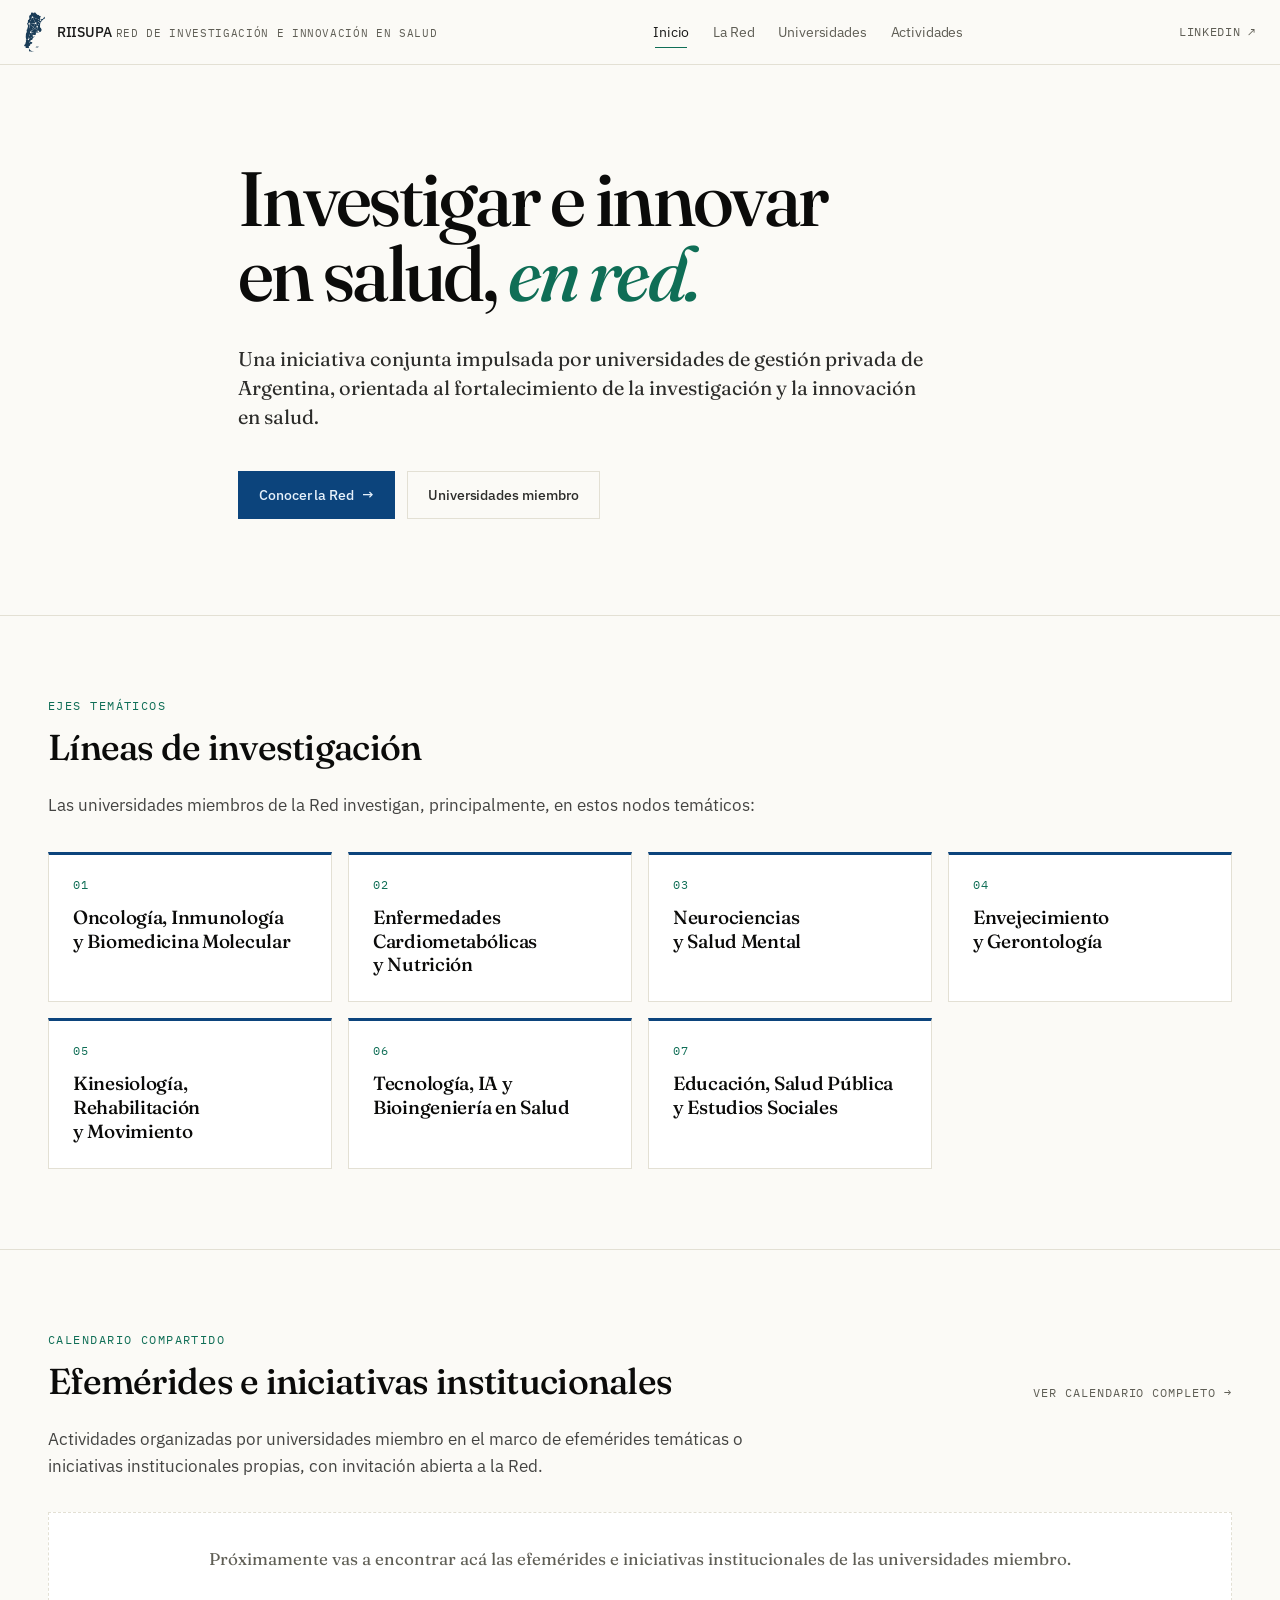
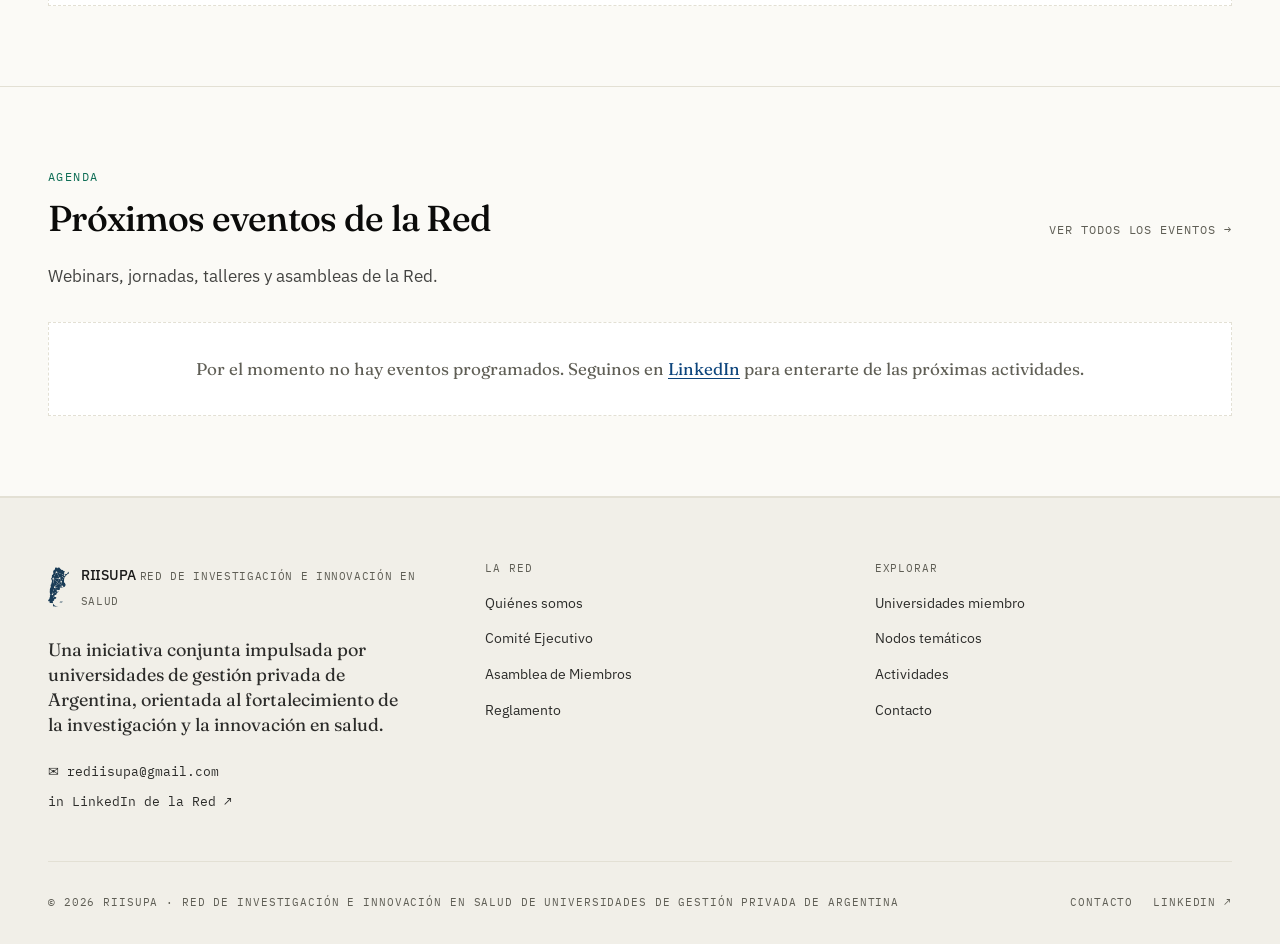
==== index.html @ 46e6772f "Portal de visibilidad: contenido real de la Red (nov. 2026) Aplica el documento "Web de RIISUPA" y l" ====
<!doctype html>
<html lang="es-AR">
<head>
  <meta charset="UTF-8" />
  <meta name="viewport" content="width=device-width, initial-scale=1.0" />
  <link rel="icon" type="image/svg+xml" href="favicon.svg" />
  <meta name="theme-color" content="#0C447C" />
  <title>RIISUPA · Investigación en Salud, en Red</title>
  <meta name="description" content="Red de Investigación e Innovación en Salud de Universidades de Gestión Privada de Argentina. Una iniciativa conjunta de 20 universidades, orientada al fortalecimiento de la investigación y la innovación en salud." />

  <meta property="og:type" content="website" />
  <meta property="og:title" content="RIISUPA · Investigación en Salud, en Red" />
  <meta property="og:description" content="Una iniciativa conjunta impulsada por universidades de gestión privada de Argentina, orientada al fortalecimiento de la investigación y la innovación en salud." />
  <meta property="og:locale" content="es_AR" />
  <meta property="og:site_name" content="RIISUPA" />

  <meta name="twitter:card" content="summary" />
  <meta name="twitter:title" content="RIISUPA · Investigación en Salud, en Red" />
  <meta name="twitter:description" content="Una iniciativa conjunta impulsada por universidades de gestión privada de Argentina, orientada al fortalecimiento de la investigación y la innovación en salud." />

  <link rel="stylesheet" href="https://fonts.googleapis.com/css2?family=Fraunces:ital,opsz,wght@0,9..144,400;0,9..144,500;0,9..144,600;1,9..144,400&family=IBM+Plex+Mono:wght@400;500&family=IBM+Plex+Sans:ital,wght@0,400;0,500;0,600;1,400&display=swap" />
  <link rel="stylesheet" href="assets/css/riisupa.css" />
</head>
<body>

  <a href="#main" class="skip-link">Saltar al contenido principal</a>

  <div data-slot="header"></div>

  <main id="main">

    <!-- HERO -------------------------------------------------------------- -->
    <section class="hero">
      <div class="container hero-inner">
        <h1 class="display-xl text-balance">
          Investigar e innovar en salud,
          <span class="italic-accent">en red.</span>
        </h1>
        <p class="lead" style="margin-top: 2rem; max-width: 720px;">
          Una iniciativa conjunta impulsada por universidades de gestión privada de Argentina, orientada al fortalecimiento de la investigación y la innovación en salud.
        </p>
        <div class="hero-cta">
          <a href="la_red.html" class="btn btn-primary">
            Conocer la Red
            <span aria-hidden="true">→</span>
          </a>
          <a href="universidades.html" class="btn btn-ghost">
            Universidades miembro
          </a>
        </div>
      </div>
    </section>

    <!-- NODOS TEMÁTICOS ---------------------------------------------------- -->
    <section class="section" id="nodos">
      <div class="container">
        <div class="section-header">
          <div>
            <p class="eyebrow">Ejes temáticos</p>
            <h2 class="display-md" style="margin-top: 0.75rem;">Líneas de investigación</h2>
          </div>
        </div>
        <p class="section-intro">
          Las universidades miembros de la Red investigan, principalmente, en estos nodos temáticos:
        </p>
        <ol class="nodos-grid" id="nodos-listado"></ol>
      </div>
    </section>

    <!-- CALENDARIO DE EFEMÉRIDES + INICIATIVAS INSTITUCIONALES ------------ -->
    <section class="section">
      <div class="container">
        <div class="section-header">
          <div>
            <p class="eyebrow">Calendario compartido</p>
            <h2 class="display-md" style="margin-top: 0.75rem;">Efemérides e iniciativas institucionales</h2>
          </div>
          <a href="eventos.html" class="section-link">Ver calendario completo →</a>
        </div>
        <p class="section-intro">
          Actividades organizadas por universidades miembro en el marco de efemérides temáticas o iniciativas institucionales propias, con invitación abierta a la Red.
        </p>
        <div id="efemerides-listado" style="display: flex; flex-direction: column; gap: 1rem;"></div>
      </div>
    </section>

    <!-- EVENTOS DE LA RED ------------------------------------------------- -->
    <section class="section">
      <div class="container">
        <div class="section-header">
          <div>
            <p class="eyebrow">Agenda</p>
            <h2 class="display-md" style="margin-top: 0.75rem;">Próximos eventos de la Red</h2>
          </div>
          <a href="eventos.html" class="section-link">Ver todos los eventos →</a>
        </div>
        <p class="section-intro">
          Webinars, jornadas, talleres y asambleas de la Red.
        </p>
        <div id="eventos-listado" style="display: flex; flex-direction: column; gap: 1rem;"></div>
      </div>
    </section>

  </main>

  <div data-slot="footer"></div>

  <script src="assets/js/data.js"></script>
  <script src="assets/js/riisupa.js"></script>
  <script>
    RIISUPA_UI.mount('inicio');

    const { escapeHTML, getUniversidad } = RIISUPA.helpers;
    const ahora = new Date();
    const CALENDARIO = ['efemeride', 'iniciativa-institucional'];

    /* -----------------------------------------------------------
       Nodos temáticos (solo el nombre de cada nodo)
       ----------------------------------------------------------- */
    document.getElementById('nodos-listado').innerHTML = RIISUPA.nodos.map((n, i) => `
      <li class="nodo-card" id="nodo-${n.id}">
        <span class="nodo-num" aria-hidden="true">${String(i + 1).padStart(2, '0')}</span>
        <h3 class="nodo-nombre">${escapeHTML(n.nombre)}</h3>
      </li>
    `).join('');

    /* -----------------------------------------------------------
       Actividades: calendario compartido + agenda de la Red
       ----------------------------------------------------------- */
    function tarjeta(e) {
      const f = RIISUPA_UI.partesFecha(e.fechaInicio);
      const organizador = e.organizador ? getUniversidad(e.organizador) : null;
      const esCalendario = CALENDARIO.includes(e.tipo);
      const dias = RIISUPA_UI.diasHasta(e.fechaInicio);
      const cuando = dias <= 0 ? 'Hoy' : dias === 1 ? 'Mañana' : `en ${dias} días`;
      return `
        <a href="eventos.html#${e.id}" class="evento-card">
          <div class="evento-fecha-block">
            <div class="evento-fecha-dia">${f.dia}</div>
            <div class="evento-fecha-mes">${f.mes}</div>
            <div class="evento-fecha-anio">${f.anio}</div>
          </div>
          <div>
            <div class="evento-body-head">
              <span class="tag ${esCalendario && e.tipo === 'efemeride' ? 'tag-accent' : 'tag-primary'}">${RIISUPA.tipoEventoLabels[e.tipo] || e.tipo}</span>
              ${!esCalendario ? `<span class="tag tag-accent">${cuando}</span>` : ''}
              ${e.modalidad ? `<span class="tag">${RIISUPA.modalidadLabels[e.modalidad] || e.modalidad}</span>` : ''}
              ${organizador ? `<span class="tag">Organiza: ${escapeHTML(organizador.sigla)}</span>` : ''}
            </div>
            <h3 class="evento-titulo">${escapeHTML(e.titulo)}</h3>
            ${e.resumen ? `<p class="evento-resumen">${escapeHTML(e.resumen)}</p>` : ''}
            <div class="evento-meta">
              <span class="evento-meta-item">${RIISUPA_UI.formatoFechaHora(e.fechaInicio)}</span>
            </div>
          </div>
        </a>
      `;
    }

    function renderLista(id, eventos, vacio) {
      document.getElementById(id).innerHTML = eventos.length
        ? eventos.map(tarjeta).join('')
        : `<p class="lista-vacia">${vacio}</p>`;
    }

    const proximos = RIISUPA.eventos
      .filter(e => RIISUPA_UI.esProximo(e, ahora))
      .sort((a, b) => RIISUPA_UI.parseFecha(a.fechaInicio) - RIISUPA_UI.parseFecha(b.fechaInicio));

    renderLista(
      'efemerides-listado',
      proximos.filter(e => CALENDARIO.includes(e.tipo)).slice(0, 4),
      'Próximamente vas a encontrar acá las efemérides e iniciativas institucionales de las universidades miembro.'
    );
    renderLista(
      'eventos-listado',
      proximos.filter(e => !CALENDARIO.includes(e.tipo)).slice(0, 4),
      `Por el momento no hay eventos programados. Seguinos en <a href="${RIISUPA.contacto.linkedin}" target="_blank" rel="noopener">LinkedIn</a> para enterarte de las próximas actividades.`
    );

    RIISUPA_UI.scrollToHash();
  </script>
</body>
</html>
---- assets/css/riisupa.css ----
/* -----------------------------------------------------------------------
   RIISUPA — estilos compartidos
   Red de Investigación e Innovación en Salud de Universidades
   de gestión Privada de Argentina
   ----------------------------------------------------------------------- */

:root {
  --surface: #FBFAF6;
  --surface-raised: #FFFFFF;
  --surface-muted: #F1EFE8;
  --ink-900: #0B0B0A;
  --ink-800: #1A1A19;
  --ink-700: #2C2C2A;
  --ink-600: #444442;
  --ink-500: #5F5E55;
  --ink-400: #8F8C7F;
  --ink-300: #C9C5B4;
  --ink-200: #E3E0D4;
  --ink-100: #F1EFE8;

  --primary-900: #042C53;
  --primary-800: #0C447C;
  --primary-600: #185FA5;
  --primary-400: #378ADD;
  --primary-200: #85B7EB;
  --primary-100: #B5D4F4;
  --primary-50:  #E6F1FB;

  --accent-800: #085041;
  --accent-600: #0F6E56;
  --accent-400: #1D9E75;
  --accent-100: #9FE1CB;
  --accent-50:  #E1F5EE;

  --amber-800: #854F0B;
  --amber-600: #BA7517;
  --amber-50:  #FAEEDA;

  --coral-800: #712B13;
  --coral-50:  #FAECE7;

  --rule: #E3E0D4;

  --radius-sm: 4px;
  --radius-md: 8px;
  --radius-lg: 12px;

  --font-serif: "Fraunces", "Georgia", ui-serif, serif;
  --font-sans: "IBM Plex Sans", ui-sans-serif, system-ui, -apple-system, sans-serif;
  --font-mono: "IBM Plex Mono", ui-monospace, "SF Mono", Menlo, monospace;

  --container: 1280px;
  --container-narrow: 760px;
}

* { box-sizing: border-box; }

[hidden] { display: none !important; }

html {
  font-family: var(--font-sans);
  color: var(--ink-800);
  background: var(--surface);
  -webkit-font-smoothing: antialiased;
  -moz-osx-font-smoothing: grayscale;
  text-rendering: optimizeLegibility;
  scroll-behavior: smooth;
}

body {
  margin: 0;
  line-height: 1.6;
  font-size: 16px;
  min-height: 100vh;
  display: flex;
  flex-direction: column;
}

main { flex: 1; }

h1, h2, h3, h4 {
  font-family: var(--font-serif);
  letter-spacing: -0.02em;
  font-weight: 500;
  color: var(--ink-900);
  margin: 0;
  line-height: 1.1;
}

p { margin: 0; }

a {
  color: var(--primary-800);
  text-decoration: underline;
  text-decoration-thickness: 1px;
  text-underline-offset: 3px;
  transition: color 180ms ease;
}

a:hover { color: var(--accent-600); }

button, select, input, textarea {
  font-family: inherit;
  font-size: inherit;
}

::selection {
  background: var(--accent-50);
  color: var(--accent-800);
}

/* -----------------------------------------------------------------------
   Skip link & accesibilidad
   ----------------------------------------------------------------------- */

.skip-link {
  position: absolute;
  left: -9999px;
  top: 0;
  background: var(--primary-800);
  color: white;
  padding: 0.75rem 1rem;
  z-index: 100;
  text-decoration: none;
}

.skip-link:focus {
  left: 1rem;
  top: 1rem;
}

/* -----------------------------------------------------------------------
   Header
   ----------------------------------------------------------------------- */

.site-header {
  position: sticky;
  top: 0;
  z-index: 40;
  border-bottom: 1px solid var(--ink-200);
  background: rgba(251, 250, 246, 0.88);
  backdrop-filter: saturate(180%) blur(12px);
  -webkit-backdrop-filter: saturate(180%) blur(12px);
}

.header-inner {
  max-width: var(--container);
  margin: 0 auto;
  padding: 0 1.5rem;
  height: 4rem;
  display: flex;
  align-items: center;
  justify-content: space-between;
  gap: 2rem;
}

.brand {
  display: flex;
  align-items: center;
  gap: 0.75rem;
  text-decoration: none;
  color: inherit;
}

.brand:hover { color: inherit; }

.brand-mark {
  display: block;
  height: 40px;
  width: auto;
  flex-shrink: 0;
}

.brand-name {
  font-size: 0.875rem;
  font-weight: 500;
  letter-spacing: -0.01em;
  color: var(--ink-800);
  line-height: 1.2;
}

.brand-tagline {
  font-family: var(--font-mono);
  font-size: 0.6875rem;
  text-transform: uppercase;
  letter-spacing: 0.06em;
  color: var(--ink-500);
  line-height: 1.3;
}

.brand-text { display: block; }

.brand-text .brand-tagline { display: none; }

@media (min-width: 768px) {
  .brand-text .brand-tagline { display: inline; }
}

.main-nav {
  display: none;
}

@media (min-width: 1024px) {
  .main-nav {
    display: flex;
    gap: 0.25rem;
    align-items: center;
  }
}

.main-nav a {
  display: block;
  padding: 0.5rem 0.625rem;
  font-size: 0.875rem;
  color: var(--ink-500);
  text-decoration: none;
  letter-spacing: -0.01em;
  transition: color 150ms ease;
  white-space: nowrap;
}

.main-nav a:hover,
.main-nav a[aria-current="page"] {
  color: var(--ink-800);
}

.main-nav a[aria-current="page"] {
  position: relative;
}

.main-nav a[aria-current="page"]::after {
  content: "";
  position: absolute;
  left: 0.75rem;
  right: 0.75rem;
  bottom: 0.2rem;
  height: 1px;
  background: var(--accent-600);
}

.header-actions {
  display: none;
  align-items: center;
  gap: 0.75rem;
}

@media (min-width: 1024px) {
  .header-actions { display: flex; }
}

.menu-toggle {
  display: inline-flex;
  align-items: center;
  justify-content: center;
  width: 40px;
  height: 40px;
  background: transparent;
  border: 0;
  cursor: pointer;
  color: var(--ink-800);
}

@media (min-width: 1024px) {
  .menu-toggle { display: none; }
}

.mobile-nav {
  display: none;
  border-top: 1px solid var(--ink-200);
  padding: 1rem 1.5rem;
}

.mobile-nav.is-open { display: block; }

@media (min-width: 1024px) {
  .mobile-nav.is-open { display: none; }
}

.mobile-nav ul {
  list-style: none;
  padding: 0;
  margin: 0;
  display: flex;
  flex-direction: column;
  gap: 0.25rem;
}

.mobile-nav a {
  display: block;
  padding: 0.5rem 0;
  color: var(--ink-700);
  text-decoration: none;
  font-size: 0.9375rem;
}

.mobile-nav a[aria-current="page"] { color: var(--primary-800); }

/* -----------------------------------------------------------------------
   Contenedores
   ----------------------------------------------------------------------- */

.container {
  max-width: var(--container);
  margin: 0 auto;
  padding: 0 1.5rem;
}

@media (min-width: 768px) {
  .container { padding: 0 2rem; }
}

@media (min-width: 1024px) {
  .container { padding: 0 3rem; }
}

.container-narrow {
  max-width: var(--container-narrow);
  margin: 0 auto;
  padding: 0 1.5rem;
}

/* -----------------------------------------------------------------------
   Tipografía editorial
   ----------------------------------------------------------------------- */

.display-xl {
  font-family: var(--font-serif);
  font-size: clamp(2.75rem, 6vw, 5rem);
  line-height: 0.98;
  letter-spacing: -0.035em;
  font-weight: 500;
  margin: 0;
}

.display-lg {
  font-family: var(--font-serif);
  font-size: clamp(2rem, 4.5vw, 3.5rem);
  line-height: 1.05;
  letter-spacing: -0.03em;
  font-weight: 500;
  margin: 0;
}

.display-md {
  font-family: var(--font-serif);
  font-size: clamp(1.625rem, 3vw, 2.25rem);
  line-height: 1.15;
  letter-spacing: -0.02em;
  font-weight: 500;
  margin: 0;
}

.eyebrow {
  font-family: var(--font-mono);
  font-size: 0.75rem;
  text-transform: uppercase;
  letter-spacing: 0.12em;
  color: var(--accent-600);
  margin: 0;
}

.metadata {
  font-family: var(--font-mono);
  font-size: 0.6875rem;
  text-transform: uppercase;
  letter-spacing: 0.08em;
  color: var(--ink-500);
  margin: 0;
}

.lead {
  font-family: var(--font-serif);
  font-size: 1.25rem;
  line-height: 1.45;
  color: var(--ink-700);
  text-wrap: pretty;
}

.italic-accent {
  font-style: italic;
  color: var(--accent-600);
}

/* -----------------------------------------------------------------------
   Hero (home)
   ----------------------------------------------------------------------- */

.hero {
  border-bottom: 1px solid var(--ink-200);
  padding: 6rem 0;
  position: relative;
  overflow: hidden;
}

.hero-inner { max-width: 900px; }

.hero-cta {
  display: flex;
  flex-wrap: wrap;
  gap: 0.75rem;
  margin-top: 2.5rem;
}

.stats-grid {
  margin-top: 4rem;
  padding-top: 2.5rem;
  border-top: 1px solid var(--ink-200);
  display: grid;
  gap: 2rem;
  grid-template-columns: repeat(auto-fit, minmax(200px, 1fr));
}

.stat-number {
  font-family: var(--font-serif);
  font-size: clamp(2rem, 4.5vw, 3rem);
  color: var(--primary-800);
  font-weight: 500;
  letter-spacing: -0.03em;
  line-height: 1;
}

.stat-label {
  margin-top: 0.5rem;
  font-family: var(--font-mono);
  font-size: 0.75rem;
  text-transform: uppercase;
  letter-spacing: 0.08em;
  color: var(--ink-500);
}

/* -----------------------------------------------------------------------
   Secciones
   ----------------------------------------------------------------------- */

.section {
  padding: 5rem 0;
  border-bottom: 1px solid var(--ink-200);
}

.section-dark {
  background: var(--primary-900);
  color: var(--primary-50);
  border-bottom: 0;
}

.section-dark .eyebrow { color: var(--accent-100); }
.section-dark h2 { color: white; }
.section-dark p { color: var(--primary-100); }

.section-header {
  display: flex;
  align-items: flex-end;
  justify-content: space-between;
  gap: 1.5rem;
  margin-bottom: 2.5rem;
  flex-wrap: wrap;
}

.section-link {
  font-family: var(--font-mono);
  font-size: 0.75rem;
  text-transform: uppercase;
  letter-spacing: 0.08em;
  color: var(--ink-500);
  text-decoration: none;
}

.section-link:hover { color: var(--primary-800); }

.page-header {
  border-bottom: 1px solid var(--ink-200);
  padding: 4rem 0 3rem;
}

.page-header .eyebrow { margin-bottom: 1rem; }
.page-header .lead { margin-top: 1.5rem; max-width: 720px; }

/* -----------------------------------------------------------------------
   Grids de cards
   ----------------------------------------------------------------------- */

.grid {
  display: grid;
  gap: 1rem;
  grid-template-columns: 1fr;
}

@media (min-width: 640px) {
  .grid { grid-template-columns: repeat(2, 1fr); }
}

@media (min-width: 1024px) {
  .grid { grid-template-columns: repeat(3, 1fr); }
}

.grid-two {
  display: grid;
  gap: 3rem;
  grid-template-columns: 1fr;
}

@media (min-width: 1024px) {
  .grid-two { grid-template-columns: 1fr 2fr; }
}

/* -----------------------------------------------------------------------
   Cards
   ----------------------------------------------------------------------- */

.card {
  background: var(--surface-raised);
  border: 1px solid var(--rule);
  padding: 1.5rem;
  text-decoration: none;
  color: inherit;
  display: block;
  transition: border-color 180ms ease, transform 180ms ease;
}

.card:hover {
  border-color: var(--primary-400);
  color: inherit;
}

.card.as-link:hover { cursor: pointer; }

.card-head {
  display: flex;
  align-items: flex-start;
  justify-content: space-between;
  gap: 1rem;
}

.card-title {
  font-family: var(--font-serif);
  font-size: 1.25rem;
  line-height: 1.2;
  letter-spacing: -0.02em;
  color: var(--ink-900);
  margin: 0.5rem 0 0;
}

.card-description {
  margin-top: 0.75rem;
  font-size: 0.9375rem;
  line-height: 1.55;
  color: var(--ink-600);
  display: -webkit-box;
  -webkit-line-clamp: 3;
  -webkit-box-orient: vertical;
  overflow: hidden;
}

.card-meta {
  margin-top: 1.25rem;
  padding-top: 1rem;
  border-top: 1px solid var(--rule);
  display: grid;
  grid-template-columns: 1fr 1fr;
  gap: 0.75rem 1rem;
}

.card-meta dt {
  font-family: var(--font-mono);
  font-size: 0.6875rem;
  text-transform: uppercase;
  letter-spacing: 0.08em;
  color: var(--ink-500);
  margin: 0;
}

.card-meta dd {
  margin: 0.125rem 0 0;
  font-size: 0.875rem;
  color: var(--ink-700);
}

.card-avatar {
  width: 56px;
  height: 56px;
  border-radius: 50%;
  background: var(--primary-50);
  color: var(--primary-800);
  display: flex;
  align-items: center;
  justify-content: center;
  font-family: var(--font-serif);
  font-size: 1.125rem;
  font-weight: 500;
  flex-shrink: 0;
}

.card-tags {
  margin-top: 1rem;
  display: flex;
  flex-wrap: wrap;
  gap: 0.375rem;
}

/* -----------------------------------------------------------------------
   Tags / pills
   ----------------------------------------------------------------------- */

.tag {
  display: inline-flex;
  align-items: center;
  gap: 0.375rem;
  background: var(--surface-raised);
  border: 1px solid var(--ink-200);
  padding: 0.125rem 0.625rem;
  font-family: var(--font-mono);
  font-size: 0.6875rem;
  text-transform: uppercase;
  letter-spacing: 0.06em;
  color: var(--ink-600);
  border-radius: 999px;
}

.tag-primary {
  background: var(--primary-50);
  border-color: var(--primary-100);
  color: var(--primary-800);
}

.tag-accent {
  background: var(--accent-50);
  border-color: var(--accent-100);
  color: var(--accent-800);
}

.tag-amber {
  background: var(--amber-50);
  color: var(--amber-800);
  border-color: rgba(186, 117, 23, 0.3);
}

.tag-coral {
  background: var(--coral-50);
  color: var(--coral-800);
  border-color: rgba(216, 90, 48, 0.3);
}

/* -----------------------------------------------------------------------
   Botones
   ----------------------------------------------------------------------- */

.btn {
  display: inline-flex;
  align-items: center;
  gap: 0.5rem;
  padding: 0.75rem 1.25rem;
  font-size: 0.875rem;
  font-weight: 500;
  letter-spacing: -0.005em;
  text-decoration: none;
  border: 1px solid transparent;
  cursor: pointer;
  transition: background 150ms ease, color 150ms ease, border-color 150ms ease;
  white-space: nowrap;
}

.btn-primary {
  background: var(--primary-800);
  color: var(--primary-50);
}

.btn-primary:hover {
  background: var(--primary-900);
  color: white;
}

.btn-ghost {
  background: transparent;
  color: var(--ink-700);
  border-color: var(--ink-200);
}

.btn-ghost:hover {
  color: var(--ink-900);
  border-color: var(--ink-400);
}

.btn-light {
  background: var(--primary-50);
  color: var(--primary-800);
}

.btn-light:hover {
  background: white;
  color: var(--primary-900);
}

/* -----------------------------------------------------------------------
   Filtros
   ----------------------------------------------------------------------- */

.filters {
  background: var(--surface-raised);
  border-top: 1px solid var(--ink-200);
  border-bottom: 1px solid var(--ink-200);
  padding: 1.5rem 0;
  z-index: 30;
}

/* En pantallas chicas los filtros no quedan fijos: taparían media pantalla */
@media (min-width: 768px) {
  .filters {
    position: sticky;
    top: 4rem;
  }
}

.filters-inner {
  display: grid;
  gap: 1rem;
  align-items: end;
  grid-template-columns: 1fr;
}

@media (min-width: 768px) {
  .filters-inner {
    grid-template-columns: 1fr repeat(var(--filter-count, 3), minmax(150px, 1fr)) auto;
  }
}

.filter-field {
  display: flex;
  flex-direction: column;
  gap: 0.375rem;
}

.filter-field label {
  font-family: var(--font-mono);
  font-size: 0.6875rem;
  text-transform: uppercase;
  letter-spacing: 0.08em;
  color: var(--ink-500);
}

.filter-field select,
.filter-field input[type="search"] {
  width: 100%;
  padding: 0.625rem 0.875rem;
  font-size: 0.9375rem;
  background: var(--surface);
  border: 1px solid var(--ink-200);
  color: var(--ink-800);
  border-radius: var(--radius-sm);
  transition: border-color 150ms ease, box-shadow 150ms ease;
}

.filter-field select:focus,
.filter-field input[type="search"]:focus {
  outline: none;
  border-color: var(--primary-600);
  box-shadow: 0 0 0 3px var(--primary-50);
}

.filter-reset {
  background: transparent;
  border: 1px solid var(--ink-200);
  padding: 0.625rem 1rem;
  font-size: 0.875rem;
  color: var(--ink-600);
  cursor: pointer;
  border-radius: var(--radius-sm);
  transition: border-color 150ms ease, color 150ms ease;
}

.filter-reset:hover {
  border-color: var(--ink-400);
  color: var(--ink-800);
}

.results-meta {
  padding: 1rem 0;
  font-family: var(--font-mono);
  font-size: 0.75rem;
  text-transform: uppercase;
  letter-spacing: 0.08em;
  color: var(--ink-500);
}

.results-meta strong {
  color: var(--ink-800);
  font-weight: 500;
}

.empty-state {
  padding: 4rem 1rem;
  text-align: center;
  background: var(--surface-raised);
  border: 1px dashed var(--ink-200);
}

.empty-state p {
  font-family: var(--font-serif);
  font-size: 1.25rem;
  color: var(--ink-600);
}

/* -----------------------------------------------------------------------
   Footer
   ----------------------------------------------------------------------- */

.site-footer {
  background: var(--ink-100);
  border-top: 1px solid var(--ink-200);
  padding: 4rem 0 2rem;
}

.footer-grid {
  display: grid;
  gap: 3rem;
  grid-template-columns: 1fr;
}

@media (min-width: 1024px) {
  .footer-grid { grid-template-columns: 1fr 2fr; gap: 4rem; }
}

.footer-cols {
  display: grid;
  gap: 2rem;
  grid-template-columns: repeat(2, 1fr);
}

@media (min-width: 768px) {
  .footer-cols { grid-template-columns: repeat(2, 1fr); }
}

.footer-col h3 {
  font-family: var(--font-mono);
  font-size: 0.6875rem;
  text-transform: uppercase;
  letter-spacing: 0.08em;
  color: var(--ink-500);
  font-weight: 400;
  margin: 0 0 1rem;
}

.footer-col ul {
  list-style: none;
  padding: 0;
  margin: 0;
  display: flex;
  flex-direction: column;
  gap: 0.625rem;
}

.footer-col a {
  font-size: 0.875rem;
  color: var(--ink-700);
  text-decoration: none;
}

.footer-col a:hover { color: var(--primary-800); }

.footer-bottom {
  margin-top: 3rem;
  padding-top: 2rem;
  border-top: 1px solid var(--ink-200);
  display: flex;
  flex-wrap: wrap;
  justify-content: space-between;
  gap: 1rem;
  align-items: center;
}

.footer-bottom p,
.footer-bottom a {
  font-family: var(--font-mono);
  font-size: 0.6875rem;
  text-transform: uppercase;
  letter-spacing: 0.08em;
  color: var(--ink-500);
  text-decoration: none;
  margin: 0;
}

.footer-bottom a:hover { color: var(--ink-800); }

.footer-links {
  display: flex;
  flex-wrap: wrap;
  gap: 1.25rem;
}

.status-link {
  display: inline-flex;
  align-items: center;
  gap: 0.5rem;
}

.status-dot {
  width: 8px;
  height: 8px;
  border-radius: 50%;
  background: var(--accent-400);
}

.header-link {
  font-family: var(--font-mono);
  font-size: 0.75rem;
  text-transform: uppercase;
  letter-spacing: 0.06em;
  color: var(--ink-500);
  text-decoration: none;
}

.header-link:hover { color: var(--primary-800); }

.footer-contacto {
  margin-top: 1.5rem;
  display: flex;
  flex-direction: column;
  gap: 0.625rem;
}

.footer-contacto a {
  font-family: var(--font-mono);
  font-size: 0.8125rem;
  color: var(--ink-700);
  text-decoration: none;
  display: inline-flex;
  align-items: center;
  gap: 0.5rem;
}

.footer-contacto a:hover { color: var(--primary-800); }

.footer-tagline {
  font-family: var(--font-serif);
  font-size: 1.125rem;
  line-height: 1.4;
  color: var(--ink-700);
  margin-top: 1.5rem;
  max-width: 360px;
}

/* -----------------------------------------------------------------------
   Página individual (universidad, investigador, proyecto)
   ----------------------------------------------------------------------- */

.entity-header {
  padding: 4rem 0 3rem;
  border-bottom: 1px solid var(--ink-200);
}

.entity-dl {
  margin-top: 2.5rem;
  padding-top: 2rem;
  border-top: 1px solid var(--ink-200);
  display: grid;
  gap: 1.5rem;
  grid-template-columns: repeat(auto-fit, minmax(160px, 1fr));
}

.entity-dl dt {
  font-family: var(--font-mono);
  font-size: 0.6875rem;
  text-transform: uppercase;
  letter-spacing: 0.08em;
  color: var(--ink-500);
  margin: 0;
}

.entity-dl dd {
  margin: 0.375rem 0 0;
  font-family: var(--font-serif);
  font-size: 1.125rem;
  color: var(--ink-800);
  line-height: 1.3;
}

.entity-dl dd small {
  display: block;
  font-family: var(--font-sans);
  font-size: 0.8125rem;
  color: var(--ink-500);
  margin-top: 0.125rem;
}

/* -----------------------------------------------------------------------
   Mission / vision / values
   ----------------------------------------------------------------------- */

.mvv {
  display: grid;
  gap: 2rem;
  grid-template-columns: 1fr;
  margin-top: 2.5rem;
}

@media (min-width: 640px) {
  .mvv { grid-template-columns: repeat(2, 1fr); }
}

.mvv > :last-child { grid-column: 1 / -1; }

@media (min-width: 640px) {
  .mvv > :last-child {
    grid-column: 1 / -1;
  }
}

/* -----------------------------------------------------------------------
   Utilidades
   ----------------------------------------------------------------------- */

.sr-only {
  position: absolute;
  width: 1px; height: 1px;
  padding: 0; margin: -1px;
  overflow: hidden;
  clip: rect(0,0,0,0);
  border: 0;
}

.text-balance { text-wrap: balance; }
.text-pretty { text-wrap: pretty; }

.divider {
  height: 1px;
  background: var(--ink-200);
  border: 0;
  margin: 0;
}

@media (prefers-reduced-motion: reduce) {
  *, *::before, *::after {
    animation-duration: 0.01ms !important;
    transition-duration: 0.01ms !important;
    scroll-behavior: auto !important;
  }
}

/* -----------------------------------------------------------------------
   Nodos temáticos (portada)
   ----------------------------------------------------------------------- */

.section-intro {
  max-width: 720px;
  margin: -1rem 0 2rem;
  font-size: 1.0625rem;
  line-height: 1.6;
  color: var(--ink-600);
}

.nodos-grid {
  list-style: none;
  margin: 0;
  padding: 0;
  display: grid;
  gap: 1rem;
  grid-template-columns: 1fr;
}

@media (min-width: 640px) {
  .nodos-grid { grid-template-columns: repeat(2, 1fr); }
}

@media (min-width: 1024px) {
  .nodos-grid { grid-template-columns: repeat(4, 1fr); }
}

.nodo-card {
  background: var(--surface-raised);
  border: 1px solid var(--rule);
  border-top: 3px solid var(--primary-800);
  padding: 1.25rem 1.5rem 1.5rem;
  display: flex;
  flex-direction: column;
  gap: 0.75rem;
}

.nodo-num {
  font-family: var(--font-mono);
  font-size: 0.75rem;
  letter-spacing: 0.08em;
  color: var(--accent-600);
}

.nodo-nombre {
  font-family: var(--font-serif);
  font-size: 1.1875rem;
  line-height: 1.25;
  letter-spacing: -0.015em;
  font-weight: 500;
  color: var(--ink-900);
  margin: 0;
  text-wrap: balance;
}

/* -----------------------------------------------------------------------
   Mensaje de lista vacía (agenda, calendario)
   ----------------------------------------------------------------------- */

.lista-vacia {
  padding: 2rem;
  text-align: center;
  color: var(--ink-500);
  font-family: var(--font-serif);
  font-size: 1.0625rem;
  background: var(--surface-raised);
  border: 1px dashed var(--ink-200);
}

/* -----------------------------------------------------------------------
   Actividades (portada y página de actividades)
   ----------------------------------------------------------------------- */

.evento-card {
  background: var(--surface-raised);
  border: 1px solid var(--rule);
  padding: 1.75rem;
  display: grid;
  gap: 1.5rem;
  grid-template-columns: auto 1fr;
  text-decoration: none;
  color: inherit;
  transition: border-color 180ms ease;
  align-items: start;
}

.evento-card:hover {
  border-color: var(--primary-400);
  color: inherit;
}

.evento-fecha-block {
  display: flex;
  flex-direction: column;
  align-items: center;
  padding: 0.875rem 1rem;
  background: var(--primary-50);
  min-width: 80px;
  text-align: center;
}

.evento-fecha-block.pasado {
  background: var(--surface-muted);
}

.evento-fecha-dia {
  font-family: var(--font-serif);
  font-size: 2rem;
  font-weight: 500;
  color: var(--primary-800);
  line-height: 1;
  letter-spacing: -0.03em;
}

.evento-fecha-block.pasado .evento-fecha-dia {
  color: var(--ink-500);
}

.evento-fecha-mes {
  font-family: var(--font-mono);
  font-size: 0.6875rem;
  text-transform: uppercase;
  letter-spacing: 0.08em;
  color: var(--primary-600);
  margin-top: 0.25rem;
}

.evento-fecha-block.pasado .evento-fecha-mes {
  color: var(--ink-500);
}

.evento-fecha-anio {
  font-family: var(--font-mono);
  font-size: 0.625rem;
  color: var(--ink-500);
  margin-top: 0.125rem;
}

.evento-body-head {
  display: flex;
  gap: 0.5rem;
  flex-wrap: wrap;
  align-items: center;
  margin-bottom: 0.75rem;
}

.evento-titulo {
  font-family: var(--font-serif);
  font-size: 1.25rem;
  line-height: 1.2;
  letter-spacing: -0.02em;
  color: var(--ink-900);
  margin: 0 0 0.75rem;
  font-weight: 500;
}

.evento-resumen {
  font-size: 0.9375rem;
  line-height: 1.55;
  color: var(--ink-600);
  margin: 0;
  display: -webkit-box;
  -webkit-line-clamp: 3;
  -webkit-box-orient: vertical;
  overflow: hidden;
}

.evento-meta {
  margin-top: 1rem;
  padding-top: 0.875rem;
  border-top: 1px solid var(--rule);
  display: flex;
  gap: 1.25rem;
  flex-wrap: wrap;
  align-items: center;
}

.evento-meta-item {
  display: flex;
  align-items: center;
  gap: 0.375rem;
  font-family: var(--font-mono);
  font-size: 0.6875rem;
  text-transform: uppercase;
  letter-spacing: 0.06em;
  color: var(--ink-500);
}

.evento-expositores {
  margin-top: 1rem;
  font-size: 0.875rem;
  color: var(--ink-700);
}

.dias-restantes {
  background: var(--accent-50);
  color: var(--accent-800);
  padding: 0.25rem 0.625rem;
  border-radius: 999px;
  font-family: var(--font-mono);
  font-size: 0.6875rem;
  font-weight: 500;
  letter-spacing: 0.02em;
}

.dias-restantes.urgente {
  background: var(--amber-50);
  color: var(--amber-800);
}

.section-divider-eventos {
  margin: 3rem 0 2rem;
  padding-bottom: 0.75rem;
  border-bottom: 1px solid var(--ink-200);
  display: flex;
  align-items: baseline;
  justify-content: space-between;
  gap: 1rem;
  flex-wrap: wrap;
}

.section-divider-eventos h2 {
  font-family: var(--font-serif);
  font-size: 1.5rem;
  font-weight: 500;
  letter-spacing: -0.02em;
  margin: 0;
}

@media (max-width: 479px) {
  .evento-card { padding: 1.25rem; gap: 1rem; }
  .evento-fecha-block { min-width: 64px; padding: 0.75rem; }
  .evento-fecha-dia { font-size: 1.625rem; }
}
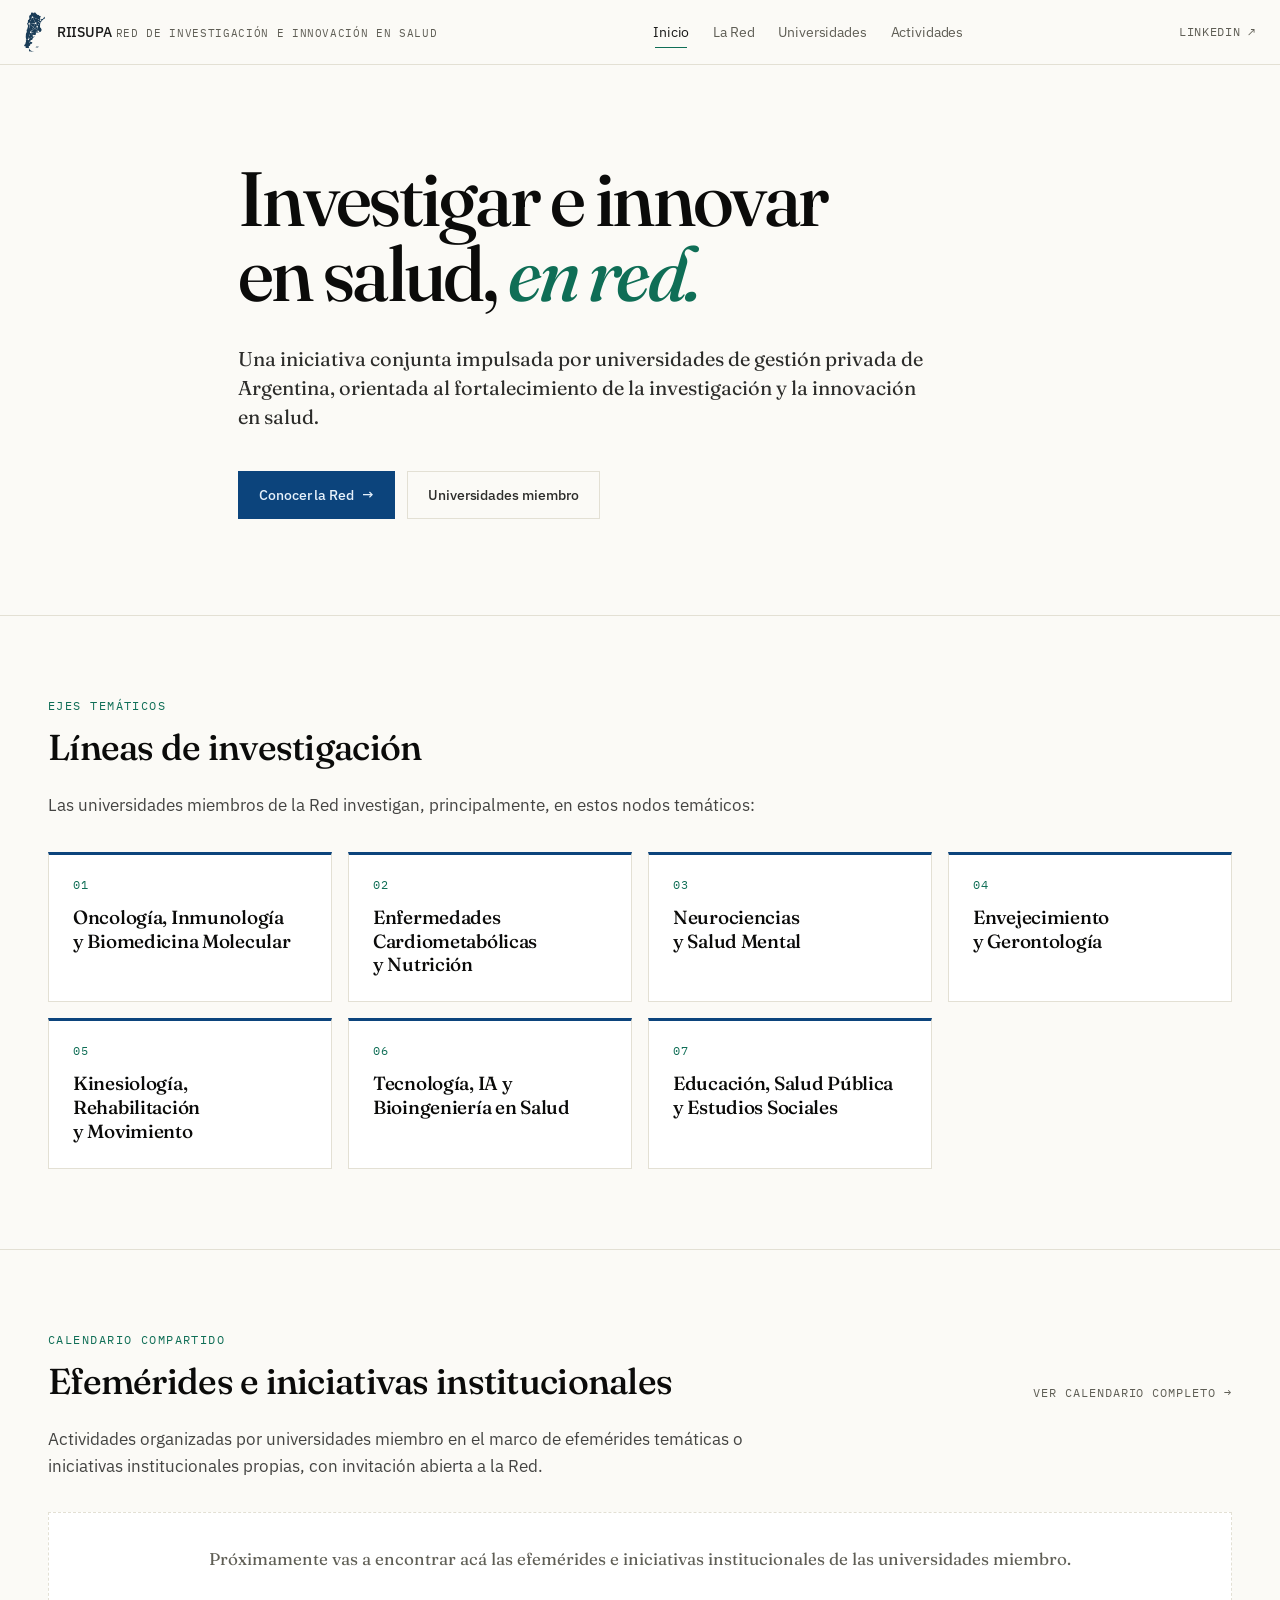
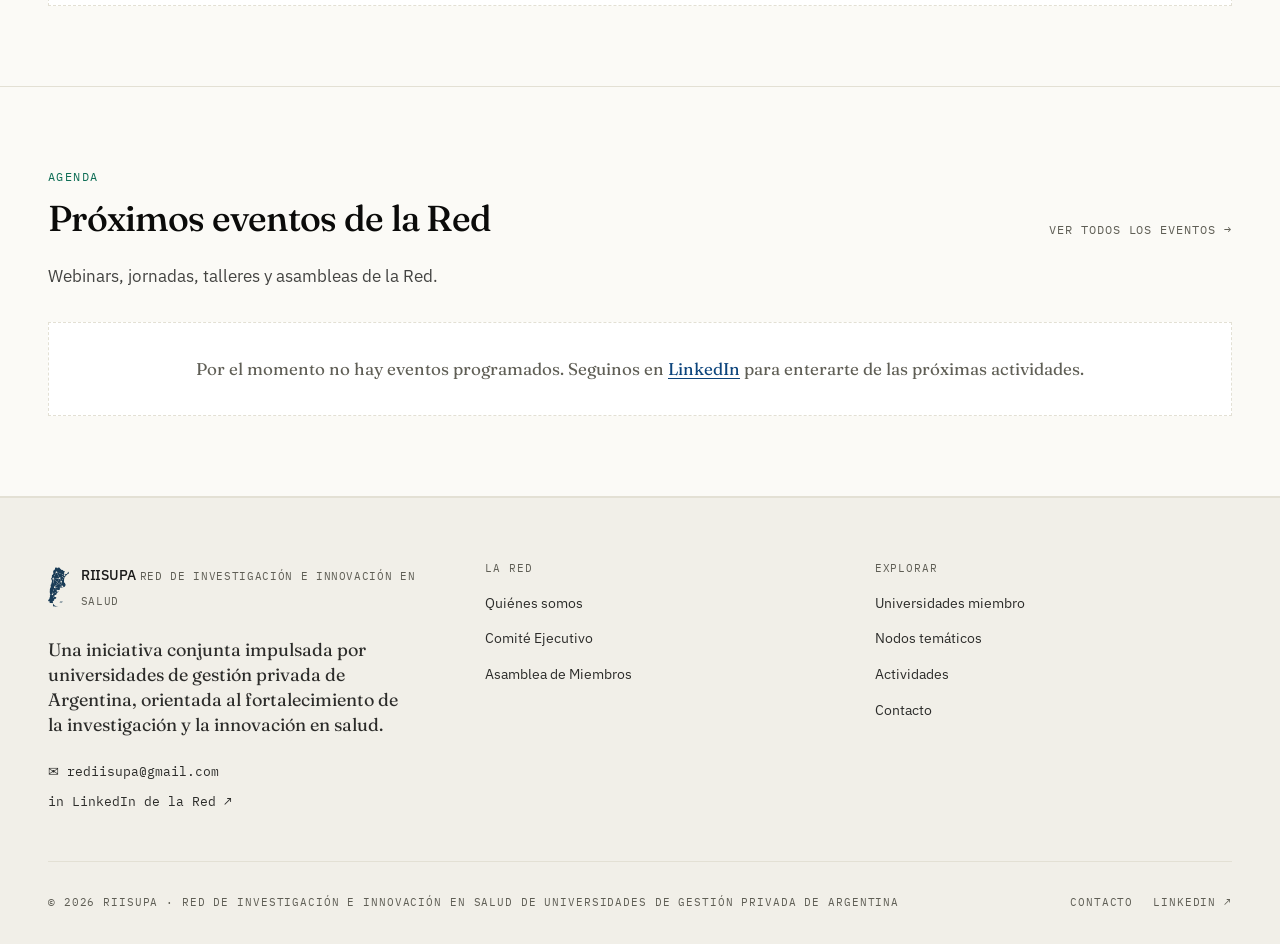
==== commit c1b9204c: "Portada: bloque "Últimas actividades" Muestra las 3 actividades ya realizadas más recientes (sin can" ====
--- a/index.html
+++ b/index.html
@@ -101,6 +101,23 @@
       </div>
     </section>
 
+    <!-- ÚLTIMAS ACTIVIDADES (se muestra solo si hay actividades pasadas) -- -->
+    <section class="section" id="ultimas-actividades" hidden>
+      <div class="container">
+        <div class="section-header">
+          <div>
+            <p class="eyebrow">Archivo</p>
+            <h2 class="display-md" style="margin-top: 0.75rem;">Últimas actividades</h2>
+          </div>
+          <a href="eventos.html#seccion-pasados" class="section-link">Ver todas las actividades →</a>
+        </div>
+        <p class="section-intro">
+          Actividades realizadas por la Red y por las universidades miembro.
+        </p>
+        <div id="ultimas-listado" style="display: flex; flex-direction: column; gap: 1rem;"></div>
+      </div>
+    </section>
+
   </main>
 
   <div data-slot="footer"></div>
@@ -127,7 +144,7 @@
     /* -----------------------------------------------------------
        Actividades: calendario compartido + agenda de la Red
        ----------------------------------------------------------- */
-    function tarjeta(e) {
+    function tarjeta(e, esPasado) {
       const f = RIISUPA_UI.partesFecha(e.fechaInicio);
       const organizador = e.organizador ? getUniversidad(e.organizador) : null;
       const esCalendario = CALENDARIO.includes(e.tipo);
@@ -135,7 +152,7 @@
       const cuando = dias <= 0 ? 'Hoy' : dias === 1 ? 'Mañana' : `en ${dias} días`;
       return `
         <a href="eventos.html#${e.id}" class="evento-card">
-          <div class="evento-fecha-block">
+          <div class="evento-fecha-block ${esPasado ? 'pasado' : ''}">
             <div class="evento-fecha-dia">${f.dia}</div>
             <div class="evento-fecha-mes">${f.mes}</div>
             <div class="evento-fecha-anio">${f.anio}</div>
@@ -143,7 +160,8 @@
           <div>
             <div class="evento-body-head">
               <span class="tag ${esCalendario && e.tipo === 'efemeride' ? 'tag-accent' : 'tag-primary'}">${RIISUPA.tipoEventoLabels[e.tipo] || e.tipo}</span>
-              ${!esCalendario ? `<span class="tag tag-accent">${cuando}</span>` : ''}
+              ${!esCalendario && !esPasado ? `<span class="tag tag-accent">${cuando}</span>` : ''}
+              ${esPasado && e.linkVideo ? '<span class="tag tag-accent">Con grabación</span>' : ''}
               ${e.modalidad ? `<span class="tag">${RIISUPA.modalidadLabels[e.modalidad] || e.modalidad}</span>` : ''}
               ${organizador ? `<span class="tag">Organiza: ${escapeHTML(organizador.sigla)}</span>` : ''}
             </div>
@@ -159,7 +177,7 @@
 
     function renderLista(id, eventos, vacio) {
       document.getElementById(id).innerHTML = eventos.length
-        ? eventos.map(tarjeta).join('')
+        ? eventos.map(e => tarjeta(e, false)).join('')
         : `<p class="lista-vacia">${vacio}</p>`;
     }
 
@@ -178,6 +196,16 @@
       `Por el momento no hay eventos programados. Seguinos en <a href="${RIISUPA.contacto.linkedin}" target="_blank" rel="noopener">LinkedIn</a> para enterarte de las próximas actividades.`
     );
 
+    /* Últimas actividades: las 3 más recientes ya realizadas */
+    const ultimas = RIISUPA.eventos
+      .filter(e => !RIISUPA_UI.esProximo(e, ahora) && e.estado !== 'cancelado')
+      .sort((a, b) => RIISUPA_UI.parseFecha(b.fechaInicio) - RIISUPA_UI.parseFecha(a.fechaInicio))
+      .slice(0, 3);
+    if (ultimas.length) {
+      document.getElementById('ultimas-listado').innerHTML = ultimas.map(e => tarjeta(e, true)).join('');
+      document.getElementById('ultimas-actividades').hidden = false;
+    }
+
     RIISUPA_UI.scrollToHash();
   </script>
 </body>
--- a/assets/css/riisupa.css
+++ b/assets/css/riisupa.css
@@ -133,6 +133,10 @@
    Header
    ----------------------------------------------------------------------- */
 
+/* El header se inserta dentro de <div data-slot="header">; sin esto, ese
+   div limita el "sticky" y el header se va con el scroll. */
+[data-slot="header"] { display: contents; }
+
 .site-header {
   position: sticky;
   top: 0;
@@ -1123,6 +1127,15 @@
   align-items: start;
 }
 
+.evento-card,
+#seccion-pasados { scroll-margin-top: 5rem; }
+
+/* En escritorio los filtros de Actividades quedan fijos debajo del header */
+@media (min-width: 768px) {
+  .evento-card,
+  #seccion-pasados { scroll-margin-top: 12rem; }
+}
+
 .evento-card:hover {
   border-color: var(--primary-400);
   color: inherit;
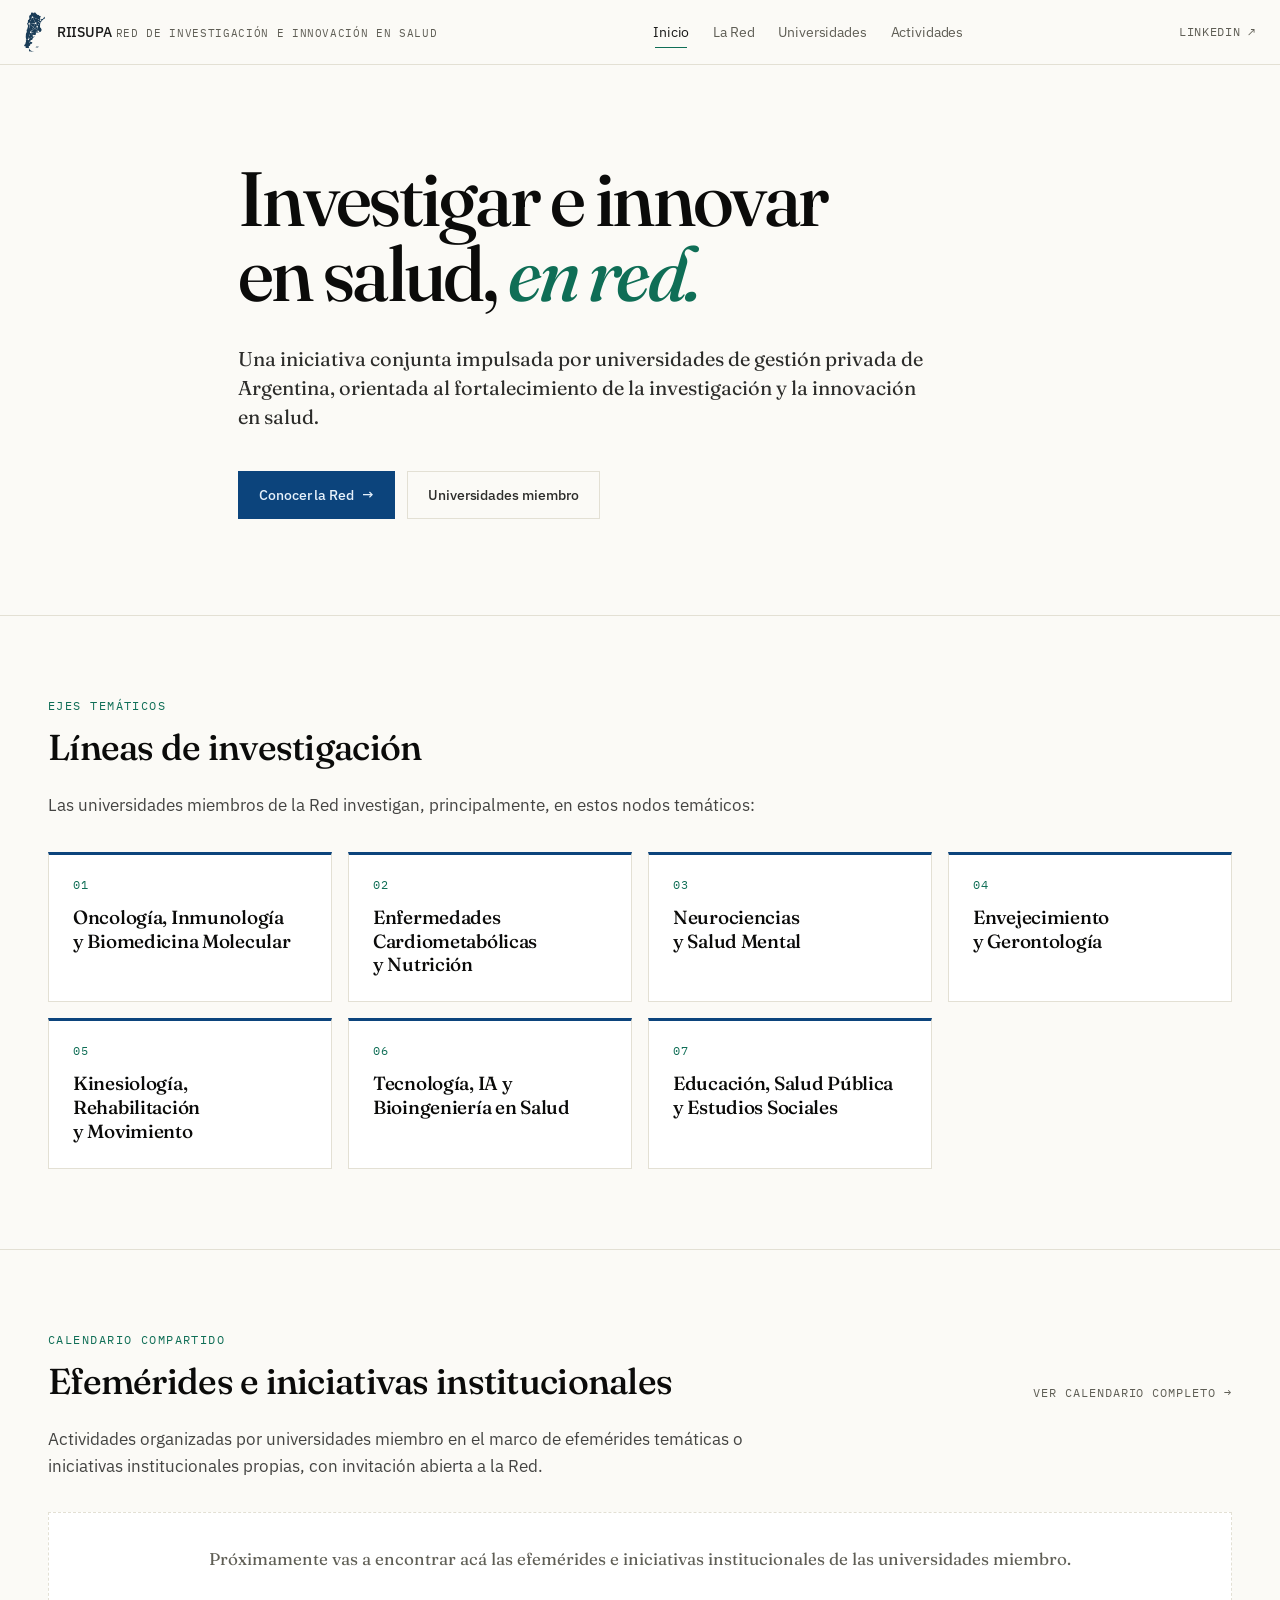
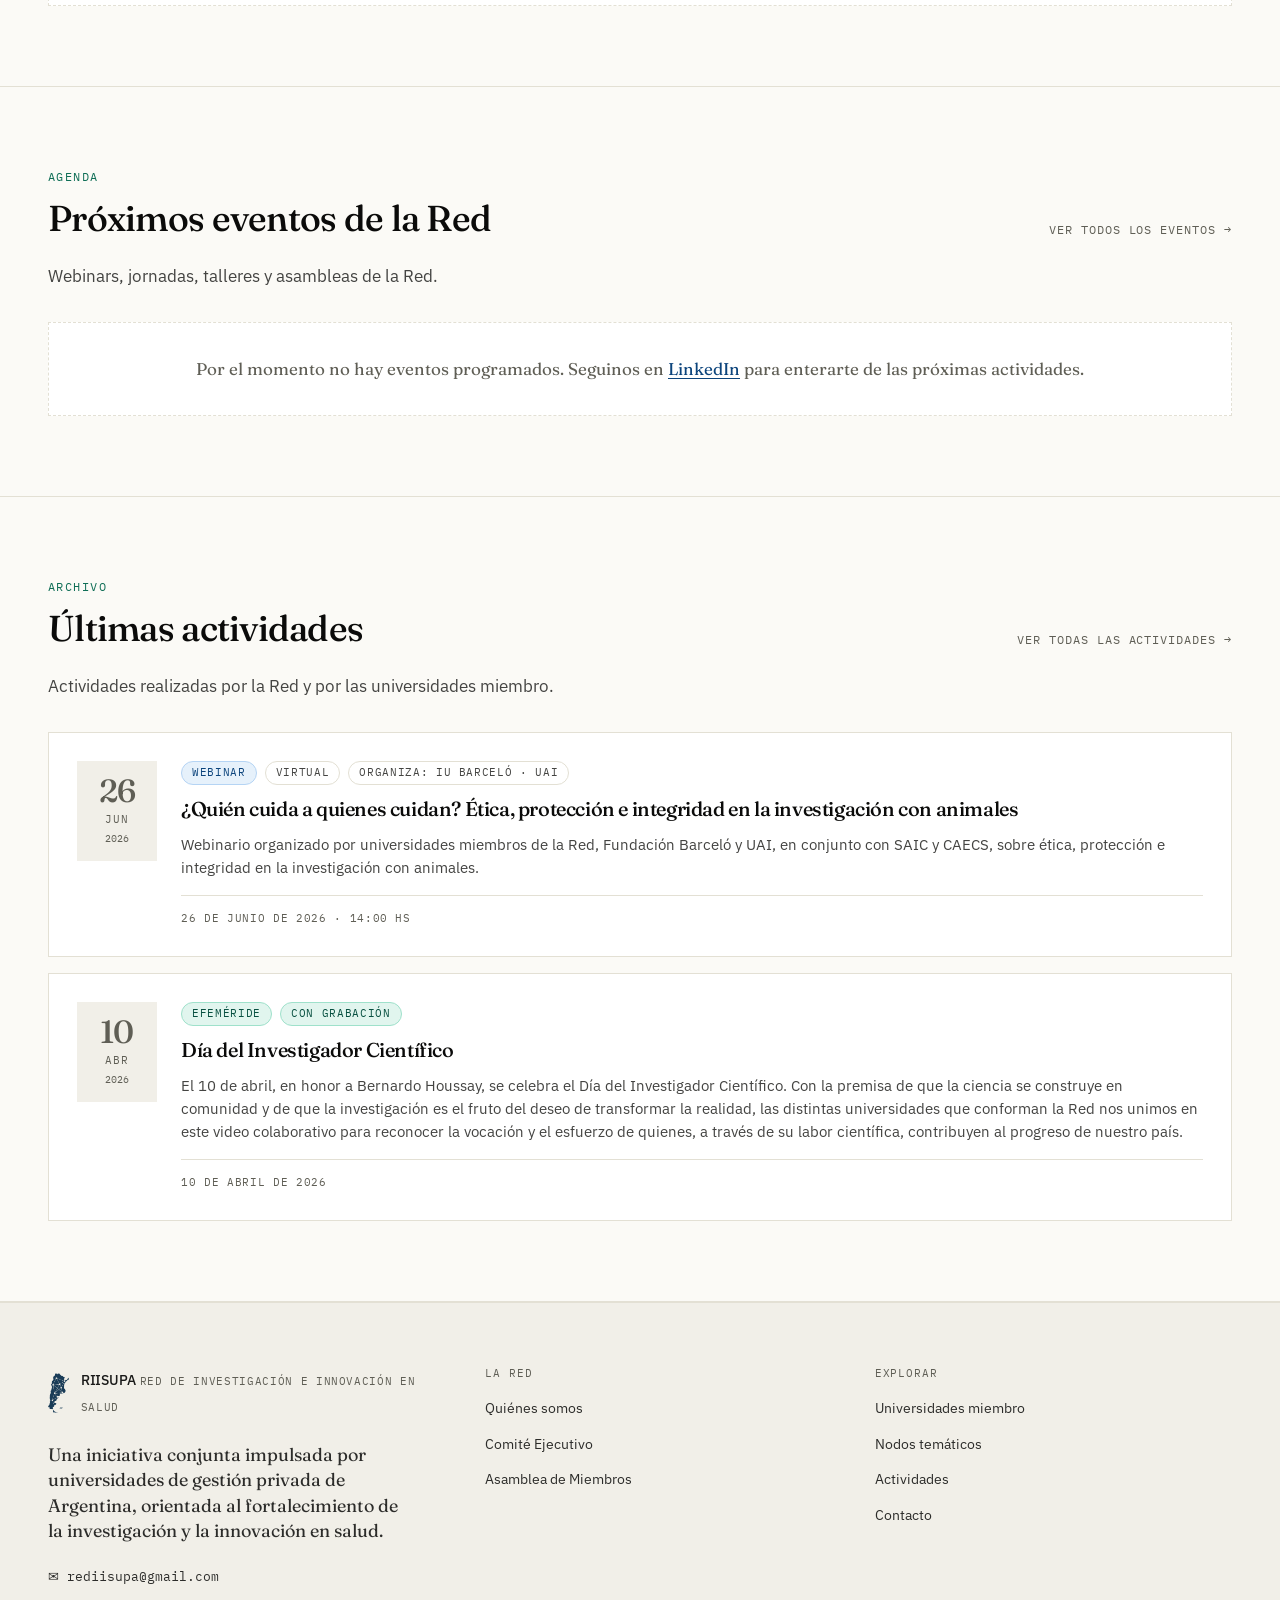
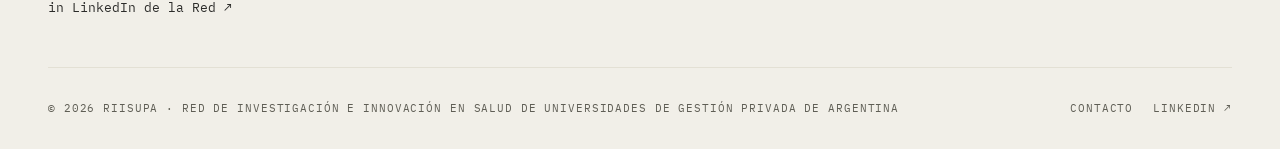
==== commit 20e8c865: "Actividades: Día del Investigador Científico y webinar de ética en investigación con animales - Día " ====
--- a/index.html
+++ b/index.html
@@ -127,7 +127,7 @@
   <script>
     RIISUPA_UI.mount('inicio');
 
-    const { escapeHTML, getUniversidad } = RIISUPA.helpers;
+    const { escapeHTML, organizadoresDe } = RIISUPA.helpers;
     const ahora = new Date();
     const CALENDARIO = ['efemeride', 'iniciativa-institucional'];
 
@@ -146,7 +146,7 @@
        ----------------------------------------------------------- */
     function tarjeta(e, esPasado) {
       const f = RIISUPA_UI.partesFecha(e.fechaInicio);
-      const organizador = e.organizador ? getUniversidad(e.organizador) : null;
+      const organizadores = organizadoresDe(e).map(u => u.sigla).join(' · ');
       const esCalendario = CALENDARIO.includes(e.tipo);
       const dias = RIISUPA_UI.diasHasta(e.fechaInicio);
       const cuando = dias <= 0 ? 'Hoy' : dias === 1 ? 'Mañana' : `en ${dias} días`;
@@ -163,7 +163,7 @@
               ${!esCalendario && !esPasado ? `<span class="tag tag-accent">${cuando}</span>` : ''}
               ${esPasado && e.linkVideo ? '<span class="tag tag-accent">Con grabación</span>' : ''}
               ${e.modalidad ? `<span class="tag">${RIISUPA.modalidadLabels[e.modalidad] || e.modalidad}</span>` : ''}
-              ${organizador ? `<span class="tag">Organiza: ${escapeHTML(organizador.sigla)}</span>` : ''}
+              ${organizadores ? `<span class="tag">Organiza: ${escapeHTML(organizadores)}</span>` : ''}
             </div>
             <h3 class="evento-titulo">${escapeHTML(e.titulo)}</h3>
             ${e.resumen ? `<p class="evento-resumen">${escapeHTML(e.resumen)}</p>` : ''}
--- a/assets/css/riisupa.css
+++ b/assets/css/riisupa.css
@@ -1227,6 +1227,13 @@
   align-items: center;
 }
 
+/* En la página Actividades el resumen se muestra completo */
+.evento-resumen.completo {
+  display: block;
+  -webkit-line-clamp: unset;
+  overflow: visible;
+}
+
 .evento-meta-item {
   display: flex;
   align-items: center;
